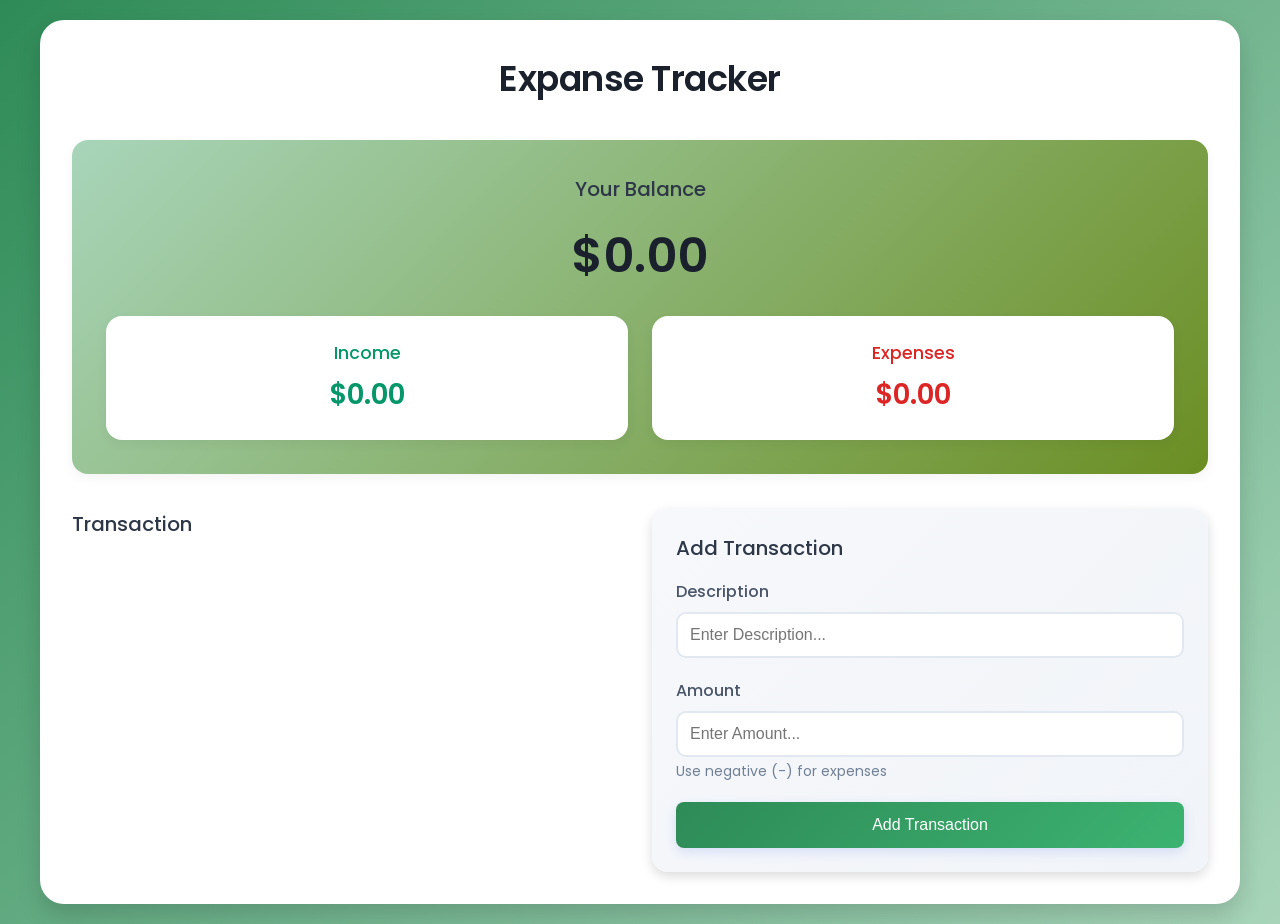
==== 4. Expense-Tracker/index.html @ c358872a "add new Project" ====
<!DOCTYPE html>
<html lang="en">
<head>
    <meta charset="UTF-8">
    <meta name="viewport" content="width=device-width, initial-scale=1.0">
    <title>Expanse Tracker</title>
    <link rel="stylesheet" href="style.css">
</head>
<body>
    <div class="container">
        <h1>Expanse Tracker</h1>
        <div class="balance-container">
            <h2>Your Balance</h2>
            <h1 id="balance">$0.00</h1>

            <div class="summary">
                <div class="income">
                    <h3>Income</h3>
                    <p id="income-amount">$0.00</p>
                </div>
                <div class="expenses">
                    <h3>Expenses</h3>
                    <p id="expense-amount">$0.00</p>
                </div>
            </div>
        </div>
        <div class="main-content">
            <div class="transaction-container">
                <h2>Transaction</h2>
                <ul id="transaction-list">
                    <!-- Transaction Will appear here -->
                </ul>
            </div>
            <div class="form-container">
                <h2>Add Transaction</h2>
                <form id="transaction-form">
                    <div class="form-group">
                        <label for="description">Description</label>
                        <input type="text" id="description" placeholder="Enter Description..." required>
                    </div>
                    <div class="form-group">
                        <label for="amount">Amount</label>
                        <input type="number" id="amount" placeholder="Enter Amount..." required>
                        <small>Use negative (-) for expenses</small>
                    </div>
                    <button type="submit">Add Transaction</button>
                </form>
            </div>
        </div>
    </div>
    <script src="script.js"></script>
</body>
</html>
---- 4. Expense-Tracker/style.css ----
@import url("https://fonts.googleapis.com/css2?family=Poppins:ital,wght@0,100;0,200;0,300;0,400;0,500;0,600;0,700;0,800;0,900;1,100;1,200;1,300;1,400;1,500;1,600;1,700;1,800;1,900&display=swap");

*{
    margin: 0;
    padding: 0;
    box-sizing: border-box;
}

body{
    background: linear-gradient(135deg, #2e8b57, #a8d5ba);
    min-height: 100vh;
    font-family: "Poppins", sans-serif;
    display: flex;
    align-items: center;
    justify-content: center;
    padding: 20px;
    color: #2d3436;
}

.container{
    width: 100%;
    max-width: 1200px;
    background-color: #fff;
    border-radius: 24px;
    padding: 2rem;
    box-shadow: 0 12px 24px rgba(0, 0, 0, 0.15);
}

h1{
    text-align: center;
    color: #1a202c;
    margin-bottom: 35px;
    font-size: 2.2rem;
    font-weight: 600;
    letter-spacing: -0.5px;
}

h2{
    color: #2d3748;
    margin-bottom: 1rem;
    font-size: 1.25rem;
    font-weight: 500;
}

.balance-container{
    text-align: center;
    margin-bottom: 35px;
    padding: 34px;
    background: linear-gradient(135deg, #a8d5ba, #6b8e23);
    border-radius: 1rem;
    box-shadow: 0 4px 12px rgba(0, 0, 0, 0.05);
}

.balance-container h1{
    font-size: 3rem;
    margin: 15px 0;
}

.summary{
    display: grid;
    grid-template-columns: 1fr 1fr;
    gap: 24px;
    margin-top: 24px;
}

.main-content{
    display: grid;
    grid-template-columns: 1fr 1fr;
    gap: 24px;
}

.income, .expenses{
    background-color: white;
    padding: 24px;
    border-radius: 1rem;
    box-shadow: 0 4px 12px rgba(0, 0, 0, 0.05);
    transition: transform 0.2s ease;
}

.income:hover, .expenses:hover{
    transform: translateY(-2px);
}

.income h3{
    color: #059669;
    font-size: 1.1rem;
    font-weight: 500;
}
.expenses h3{
    color: #dc2626;
    font-size: 1.1rem;
    font-weight: 500;
}

.income p, .expenses p{
    margin-top: 8px;
    font-size: 1.75rem;
    font-weight: 600;
}

.income p{
    color: #059669;
}
.expenses p{
    color: #dc2626;
}

.transaction-container{
    height: 100%;
    display: flex;
    flex-direction: column;
}

#transaction-list{
    list-style: none;
    max-height: 500px;
    overflow-y: auto;
    padding-right: 8px;
    flex-grow: 1;
}

#transaction-list::-webkit-scrollbar{
    width: 8px;
}

#transaction-list::-webkit-scrollbar-track{
    background-color: #f1f1f1;
    border-radius: 4px;
}
#transaction-list::-webkit-scrollbar-thumb{
    background-color: #cbd5e0;
    border-radius: 4px;
}
#transaction-list::-webkit-scrollbar-thumb:hover{
    background-color: #a0aec0;
}

.transaction{
    display: flex;
    justify-content: space-between;
    align-items: center;
    padding: 1rem 1.2rem;
    margin-bottom: 12px;
    border-radius: 12px;
    background-color: #fff;
    box-shadow: 0 2px 8px rgba(0, 0, 0, 0.05);
    transition: all 0.2s ease;
    border-right: 5px solid;
    animation: slideIn 0.3s ease;
}

@keyframes slideIn {
    from{
        opacity: 0;
        transform: translateX(-20px);
    }
    to{
        opacity: 1;
        transform: translateX(0px);
    }
}


.transaction:hover{
    transform: translateX(4px);
    box-shadow: 0 4px 12px rgba(0, 0, 0, 0.1);
}

.transaction.income{
    border-right-color: #059669;
}

.transaction.expense{
    border-right-color: #059669;
}

.transaction .delete-btn{
    background: none;
    border: none;
    color: #dc2626;
    cursor: pointer;
    font-size: 1.4rem;
    opacity: 0;
    transition: all 0.2s ease;
    padding: 4px 8px;
    border-radius: 4px;
    margin-left: 12px;
}

.transaction:hover .delete-btn{
    opacity: 1;
}

.transaction .delete-btn:hover{
    background-color: #fee2e2;
    transform: scale(1.1);
}

.form-container{
    background: linear-gradient(135deg, #f6f8fb, #f1f4f8);
    padding: 24px;
    border-radius: 1rem;
    box-shadow: 0 4px 12px rgba(0, 0, 0, 0.15);
    height: 100%;
    display: flex;
    flex-direction: column;
}

.form-container form{
    height: 100%;
    display: flex;
    flex-direction: column;
}

.form-group{
    margin-bottom: 20px;
}

label{
    display: block;
    margin-bottom: 8px;
    color: #4a5568;
    font-weight: 500;
}

input{
    width: 100%;
    padding: 12px;
    border: 2px solid #e2e8f0;
    font-size: 1rem;
    transition: all 0.2s ease;
    background-color: white;
    border-radius: 10px;
}

input:focus{
    outline: none;
    border-color: #667eea;
    box-shadow: 0 0 0 3px rgba(0, 0, 0, 0.1);
}

input:hover{
    border-color: #cbd5e0;
}

small{
    color: #718096;
    font-size: 0.875rem;
    margin-top: 4px;
    display: block;
}

button[type="submit"]{
    width: 100%;
    padding: 14px;
    background: linear-gradient(135deg, #2e8b57, #3cb371 100%);
    color: white;
    border: none;
    border-radius: 0.5rem;
    cursor: pointer;
    font-size: 1rem;
    font-weight: 500;
    transition: all 0.2s ease;
    box-shadow: 0 4px 12px rgba(102, 126, 234, 0.2);
    margin-top: auto;
}

button[type="submit"]:hover{
    transform: translateY(-2px);
    box-shadow: 0 6px 16px rgba(102, 126, 234, 0.3);
}

button[type="submit"]:active{
    transform: translateY(0);
}

@media (max-width: 900px) {
    .main-content{
        grid-template-columns: 1fr;
    }
    #transaction-list{
        max-height: 300px;
    }
}
@media (max-width: 480px) {
    .container{
        padding: 24px;
    }
    .summary{
        grid-template-columns: 1fr;
        gap: 1rem;
    }
    .balance-container h1{
        font-size: 1.5rem;
    }

    .income p, .expenses p{
        font-size: 1.5rem;
    }
    .transaction{
        padding: 14px 16px;
    }

    h1{
        font-size: 1.8rem;
    }
}
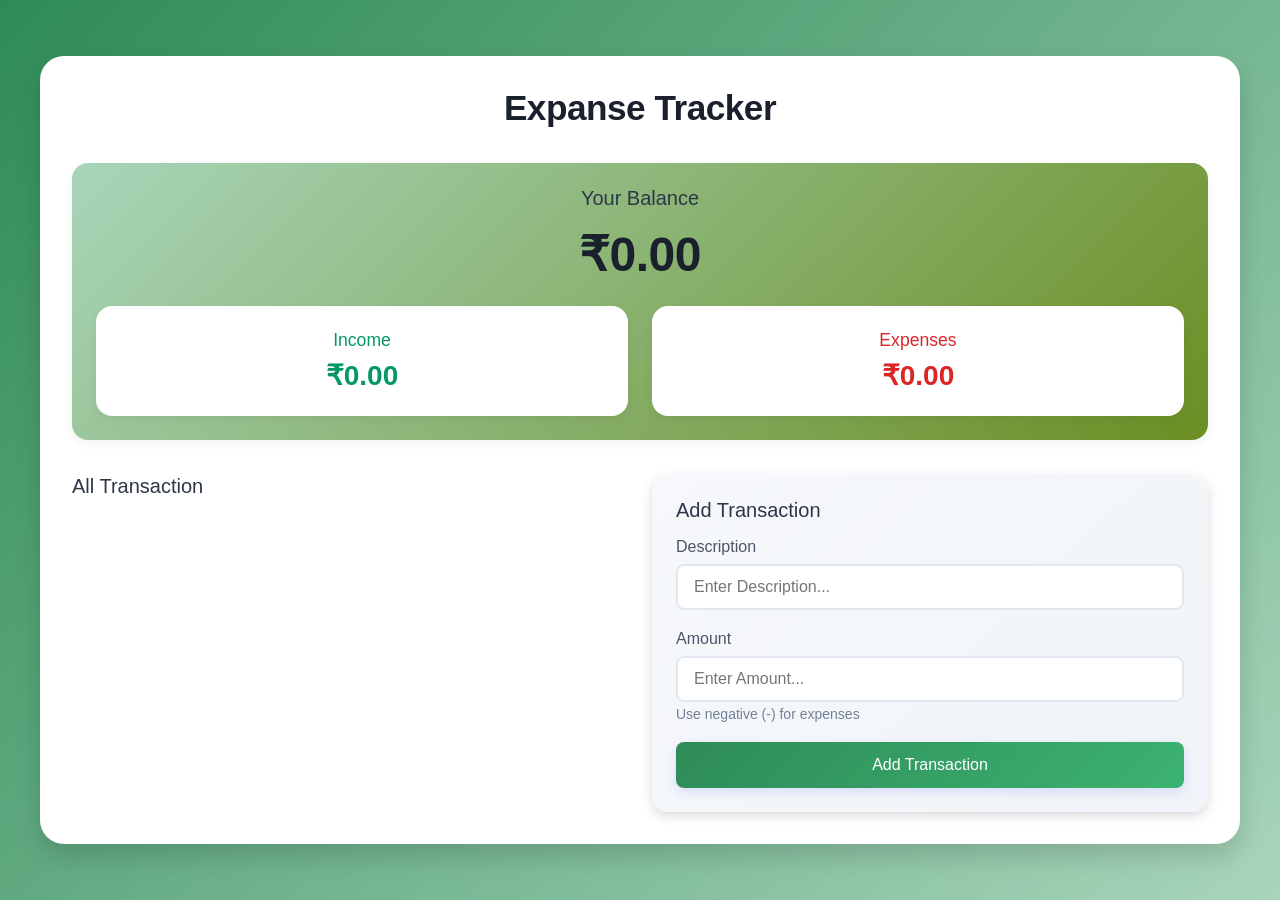
==== commit cd377da7: "Files midified" ====
--- a/4. Expense-Tracker/index.html
+++ b/4. Expense-Tracker/index.html
@@ -11,22 +11,22 @@
         <h1>Expanse Tracker</h1>
         <div class="balance-container">
             <h2>Your Balance</h2>
-            <h1 id="balance">$0.00</h1>
+            <h1 id="balance"></h1>
 
             <div class="summary">
                 <div class="income">
                     <h3>Income</h3>
-                    <p id="income-amount">$0.00</p>
+                    <p id="income-amount"></p>
                 </div>
                 <div class="expenses">
                     <h3>Expenses</h3>
-                    <p id="expense-amount">$0.00</p>
+                    <p id="expense-amount"></p>
                 </div>
             </div>
         </div>
         <div class="main-content">
             <div class="transaction-container">
-                <h2>Transaction</h2>
+                <h2>All Transaction</h2>
                 <ul id="transaction-list">
                     <!-- Transaction Will appear here -->
                 </ul>
--- a/4. Expense-Tracker/style.css
+++ b/4. Expense-Tracker/style.css
@@ -1,308 +1,320 @@
-@import url("https://fonts.googleapis.com/css2?family=Poppins:ital,wght@0,100;0,200;0,300;0,400;0,500;0,600;0,700;0,800;0,900;1,100;1,200;1,300;1,400;1,500;1,600;1,700;1,800;1,900&display=swap");
-
-*{
-    margin: 0;
-    padding: 0;
-    box-sizing: border-box;
-}
-
-body{
-    background: linear-gradient(135deg, #2e8b57, #a8d5ba);
-    min-height: 100vh;
-    font-family: "Poppins", sans-serif;
-    display: flex;
-    align-items: center;
-    justify-content: center;
-    padding: 20px;
-    color: #2d3436;
-}
-
-.container{
-    width: 100%;
-    max-width: 1200px;
-    background-color: #fff;
-    border-radius: 24px;
-    padding: 2rem;
-    box-shadow: 0 12px 24px rgba(0, 0, 0, 0.15);
-}
-
-h1{
-    text-align: center;
-    color: #1a202c;
-    margin-bottom: 35px;
-    font-size: 2.2rem;
-    font-weight: 600;
-    letter-spacing: -0.5px;
-}
-
-h2{
-    color: #2d3748;
-    margin-bottom: 1rem;
-    font-size: 1.25rem;
-    font-weight: 500;
-}
-
-.balance-container{
-    text-align: center;
-    margin-bottom: 35px;
-    padding: 34px;
-    background: linear-gradient(135deg, #a8d5ba, #6b8e23);
-    border-radius: 1rem;
-    box-shadow: 0 4px 12px rgba(0, 0, 0, 0.05);
-}
-
-.balance-container h1{
-    font-size: 3rem;
-    margin: 15px 0;
-}
-
-.summary{
-    display: grid;
-    grid-template-columns: 1fr 1fr;
-    gap: 24px;
-    margin-top: 24px;
-}
-
-.main-content{
-    display: grid;
-    grid-template-columns: 1fr 1fr;
-    gap: 24px;
-}
-
-.income, .expenses{
-    background-color: white;
+* {
+  margin: 0;
+  padding: 0;
+  box-sizing: border-box;
+}
+
+body {
+  background: linear-gradient(135deg, #2e8b57, #a8d5ba);
+  min-height: 100vh;
+  font-family: "Poppins", sans-serif;
+  display: flex;
+  align-items: center;
+  justify-content: center;
+  padding: 20px;
+  color: #2d3436;
+}
+
+.container {
+  width: 100%;
+  max-width: 1200px;
+  background-color: #fff;
+  padding: 2rem;
+  border-radius: 24px;
+  box-shadow: 0 12px 24px rgba(0, 0, 0, 0.15);
+}
+
+h1 {
+  text-align: center;
+  color: #1a202c;
+  margin-bottom: 35px;
+  font-size: 2.2rem;
+  font-weight: 600;
+  letter-spacing: -0.5px;
+}
+
+h2 {
+  color: #2d3748;
+  margin-bottom: 1rem;
+  font-size: 1.25rem;
+  font-weight: 500;
+}
+
+.balance-container {
+  text-align: center;
+  margin-bottom: 35px;
+  padding: 24px;
+  background: linear-gradient(135deg, #a8d5ba, #6b8e23);
+  border-radius: 1rem;
+  box-shadow: 0 4px 12px rgba(0, 0, 0, 0.05);
+}
+
+.balance-container h1 {
+  font-size: 3rem;
+  margin: 15px 0;
+}
+
+.summary {
+  display: grid;
+  grid-template-columns: 1fr 1fr;
+  gap: 24px;
+  margin-top: 24px;
+}
+
+.main-content {
+  display: grid;
+  grid-template-columns: 1fr 1fr;
+  gap: 24px;
+}
+
+.income,
+.expenses {
+  background-color: white;
+  padding: 24px;
+  border-radius: 1rem;
+  box-shadow: 0 4px 12px rgba(0, 0, 0, 0.05);
+  transition: transform 0.2s ease;
+}
+
+.income:hover,
+.expenses:hover {
+  transform: translateY(-2px);
+}
+
+.income h3 {
+  color: #059669;
+  font-size: 1.1rem;
+  font-weight: 500;
+}
+
+.expenses h3 {
+  color: #dc2626;
+  font-size: 1.1rem;
+  font-weight: 500;
+}
+
+.income p,
+.expenses p {
+  margin-top: 8px;
+  font-size: 1.75rem;
+  font-weight: 600;
+}
+
+.income p {
+  color: #059669;
+}
+
+.expenses p {
+  color: #dc2626;
+}
+
+.transaction-container {
+  height: 100%;
+  display: flex;
+  flex-direction: column;
+}
+
+#transaction-list {
+  list-style: none;
+  max-height: 300px;
+  overflow-y: auto;
+  padding-right: 8px;
+  flex-grow: 1;
+}
+
+#transaction-list::-webkit-scrollbar {
+  width: 8px;
+}
+
+#transaction-list::-webkit-scrollbar-track {
+  /* track is the bg of the scrollbar */
+  background-color: #f1f1f1;
+  border-radius: 4px;
+}
+#transaction-list::-webkit-scrollbar-thumb {
+  /* thumb is the draggble part of the scrollbar */
+  background-color: #cbd5e0;
+  border-radius: 4px;
+}
+#transaction-list::-webkit-scrollbar-thumb:hover {
+  background-color: #a0aec0;
+}
+
+.transaction {
+  display: flex;
+  justify-content: space-between;
+  align-items: center;
+  padding: 1rem 1.2rem;
+  margin-bottom: 12px;
+  border-radius: 12px;
+  background-color: #fff;
+  box-shadow: 0 2px 8px rgba(0, 0, 0, 0.05);
+  transition: all 0.2s ease;
+  border-right: 5px solid;
+  animation: slideIn 0.3s ease;
+}
+
+@keyframes slideIn {
+  from {
+    opacity: 0;
+    transform: translateX(-20px);
+  }
+
+  to {
+    opacity: 1;
+    transform: translateX(0px);
+  }
+}
+
+.transaction:hover {
+  transform: translateX(4px);
+  box-shadow: 0 4px 12px rgba(0, 0, 0, 0.1);
+}
+
+.transaction.income {
+  border-right-color: #059669;
+}
+
+.transaction.expense {
+  border-right-color: #dc2626;
+}
+
+.transaction .delete-btn {
+  background: none;
+  border: none;
+  color: #dc2626;
+  cursor: pointer;
+  font-size: 1.4rem;
+  opacity: 0;
+  transition: all 0.2s ease;
+  padding: 4px 8px;
+  border-radius: 4px;
+  margin-left: 12px;
+}
+
+.transaction:hover .delete-btn {
+  opacity: 1;
+}
+
+.transaction .delete-btn:hover {
+  background-color: #fee2e2;
+  transform: scale(1.1);
+}
+
+.form-container {
+  background: linear-gradient(135deg, #f6f8fb, #f1f4f8);
+  padding: 24px;
+  border-radius: 16px;
+  box-shadow: 0 4px 12px rgba(0, 0, 0, 0.15);
+  height: 100%;
+  display: flex;
+  flex-direction: column;
+}
+
+.form-container form {
+  height: 100%;
+  display: flex;
+  flex-direction: column;
+}
+
+.form-group {
+  margin-bottom: 20px;
+}
+
+label {
+  display: block;
+  margin-bottom: 8px;
+  color: #4a5568;
+  font-weight: 500;
+}
+
+input {
+  width: 100%;
+  padding: 12px 16px;
+  border: 2px solid #e2e8f0;
+  border-radius: 8px;
+  font-size: 1rem;
+  transition: all 0.2s ease;
+  background-color: white;
+}
+
+input:focus {
+  outline: none;
+  border-color: #667eea;
+  box-shadow: 0 0 0 3px rgba(102, 126, 234, 0.1);
+}
+
+input:hover {
+  border-color: #cbd5e0;
+}
+
+small {
+  color: #718096;
+  font-size: 0.875rem;
+  margin-top: 4px;
+  display: block;
+}
+
+button[type="submit"] {
+  width: 100%;
+  padding: 14px;
+  background: linear-gradient(135deg, #2e8b57 0%, #3cb371 100%);
+  color: white;
+  border: none;
+  border-radius: 8px;
+  cursor: pointer;
+  font-size: 1rem;
+  font-weight: 500;
+  transition: all 0.2s ease;
+  box-shadow: 0 4px 12px rgba(102, 126, 234, 0.2);
+  margin-top: auto;
+}
+
+button[type="submit"]:hover {
+  transform: translateY(-2px);
+  box-shadow: 0 6px 16px rgba(102, 126, 234, 0.3);
+}
+
+button[type="submit"]:active {
+  transform: translateY(0);
+}
+
+/* responsiveness */
+
+@media (max-width: 900px) {
+  .main-content {
+    grid-template-columns: 1fr;
+  }
+
+  #transaction-list {
+    max-height: 300px;
+  }
+}
+
+@media (max-width: 480px) {
+  .container {
     padding: 24px;
-    border-radius: 1rem;
-    box-shadow: 0 4px 12px rgba(0, 0, 0, 0.05);
-    transition: transform 0.2s ease;
-}
-
-.income:hover, .expenses:hover{
-    transform: translateY(-2px);
-}
-
-.income h3{
-    color: #059669;
-    font-size: 1.1rem;
-    font-weight: 500;
-}
-.expenses h3{
-    color: #dc2626;
-    font-size: 1.1rem;
-    font-weight: 500;
-}
-
-.income p, .expenses p{
-    margin-top: 8px;
-    font-size: 1.75rem;
-    font-weight: 600;
-}
-
-.income p{
-    color: #059669;
-}
-.expenses p{
-    color: #dc2626;
-}
-
-.transaction-container{
-    height: 100%;
-    display: flex;
-    flex-direction: column;
-}
-
-#transaction-list{
-    list-style: none;
-    max-height: 500px;
-    overflow-y: auto;
-    padding-right: 8px;
-    flex-grow: 1;
-}
-
-#transaction-list::-webkit-scrollbar{
-    width: 8px;
-}
-
-#transaction-list::-webkit-scrollbar-track{
-    background-color: #f1f1f1;
-    border-radius: 4px;
-}
-#transaction-list::-webkit-scrollbar-thumb{
-    background-color: #cbd5e0;
-    border-radius: 4px;
-}
-#transaction-list::-webkit-scrollbar-thumb:hover{
-    background-color: #a0aec0;
-}
-
-.transaction{
-    display: flex;
-    justify-content: space-between;
-    align-items: center;
-    padding: 1rem 1.2rem;
-    margin-bottom: 12px;
-    border-radius: 12px;
-    background-color: #fff;
-    box-shadow: 0 2px 8px rgba(0, 0, 0, 0.05);
-    transition: all 0.2s ease;
-    border-right: 5px solid;
-    animation: slideIn 0.3s ease;
-}
-
-@keyframes slideIn {
-    from{
-        opacity: 0;
-        transform: translateX(-20px);
-    }
-    to{
-        opacity: 1;
-        transform: translateX(0px);
-    }
-}
-
-
-.transaction:hover{
-    transform: translateX(4px);
-    box-shadow: 0 4px 12px rgba(0, 0, 0, 0.1);
-}
-
-.transaction.income{
-    border-right-color: #059669;
-}
-
-.transaction.expense{
-    border-right-color: #059669;
-}
-
-.transaction .delete-btn{
-    background: none;
-    border: none;
-    color: #dc2626;
-    cursor: pointer;
-    font-size: 1.4rem;
-    opacity: 0;
-    transition: all 0.2s ease;
-    padding: 4px 8px;
-    border-radius: 4px;
-    margin-left: 12px;
-}
-
-.transaction:hover .delete-btn{
-    opacity: 1;
-}
-
-.transaction .delete-btn:hover{
-    background-color: #fee2e2;
-    transform: scale(1.1);
-}
-
-.form-container{
-    background: linear-gradient(135deg, #f6f8fb, #f1f4f8);
-    padding: 24px;
-    border-radius: 1rem;
-    box-shadow: 0 4px 12px rgba(0, 0, 0, 0.15);
-    height: 100%;
-    display: flex;
-    flex-direction: column;
-}
-
-.form-container form{
-    height: 100%;
-    display: flex;
-    flex-direction: column;
-}
-
-.form-group{
-    margin-bottom: 20px;
-}
-
-label{
-    display: block;
-    margin-bottom: 8px;
-    color: #4a5568;
-    font-weight: 500;
-}
-
-input{
-    width: 100%;
-    padding: 12px;
-    border: 2px solid #e2e8f0;
-    font-size: 1rem;
-    transition: all 0.2s ease;
-    background-color: white;
-    border-radius: 10px;
-}
-
-input:focus{
-    outline: none;
-    border-color: #667eea;
-    box-shadow: 0 0 0 3px rgba(0, 0, 0, 0.1);
-}
-
-input:hover{
-    border-color: #cbd5e0;
-}
-
-small{
-    color: #718096;
-    font-size: 0.875rem;
-    margin-top: 4px;
-    display: block;
-}
-
-button[type="submit"]{
-    width: 100%;
-    padding: 14px;
-    background: linear-gradient(135deg, #2e8b57, #3cb371 100%);
-    color: white;
-    border: none;
-    border-radius: 0.5rem;
-    cursor: pointer;
-    font-size: 1rem;
-    font-weight: 500;
-    transition: all 0.2s ease;
-    box-shadow: 0 4px 12px rgba(102, 126, 234, 0.2);
-    margin-top: auto;
-}
-
-button[type="submit"]:hover{
-    transform: translateY(-2px);
-    box-shadow: 0 6px 16px rgba(102, 126, 234, 0.3);
-}
-
-button[type="submit"]:active{
-    transform: translateY(0);
-}
-
-@media (max-width: 900px) {
-    .main-content{
-        grid-template-columns: 1fr;
-    }
-    #transaction-list{
-        max-height: 300px;
-    }
-}
-@media (max-width: 480px) {
-    .container{
-        padding: 24px;
-    }
-    .summary{
-        grid-template-columns: 1fr;
-        gap: 1rem;
-    }
-    .balance-container h1{
-        font-size: 1.5rem;
-    }
-
-    .income p, .expenses p{
-        font-size: 1.5rem;
-    }
-    .transaction{
-        padding: 14px 16px;
-    }
-
-    h1{
-        font-size: 1.8rem;
-    }
-}
-
+  }
+
+  .summary {
+    grid-template-columns: 1fr;
+    gap: 16px;
+  }
+
+  .balance-container h1 {
+    font-size: 2.5rem;
+  }
+
+  .income p,
+  .expenses p {
+    font-size: 1.5rem;
+  }
+
+  .transaction {
+    padding: 14px 16px;
+  }
+
+  h1 {
+    font-size: 1.8rem;
+  }
+}
